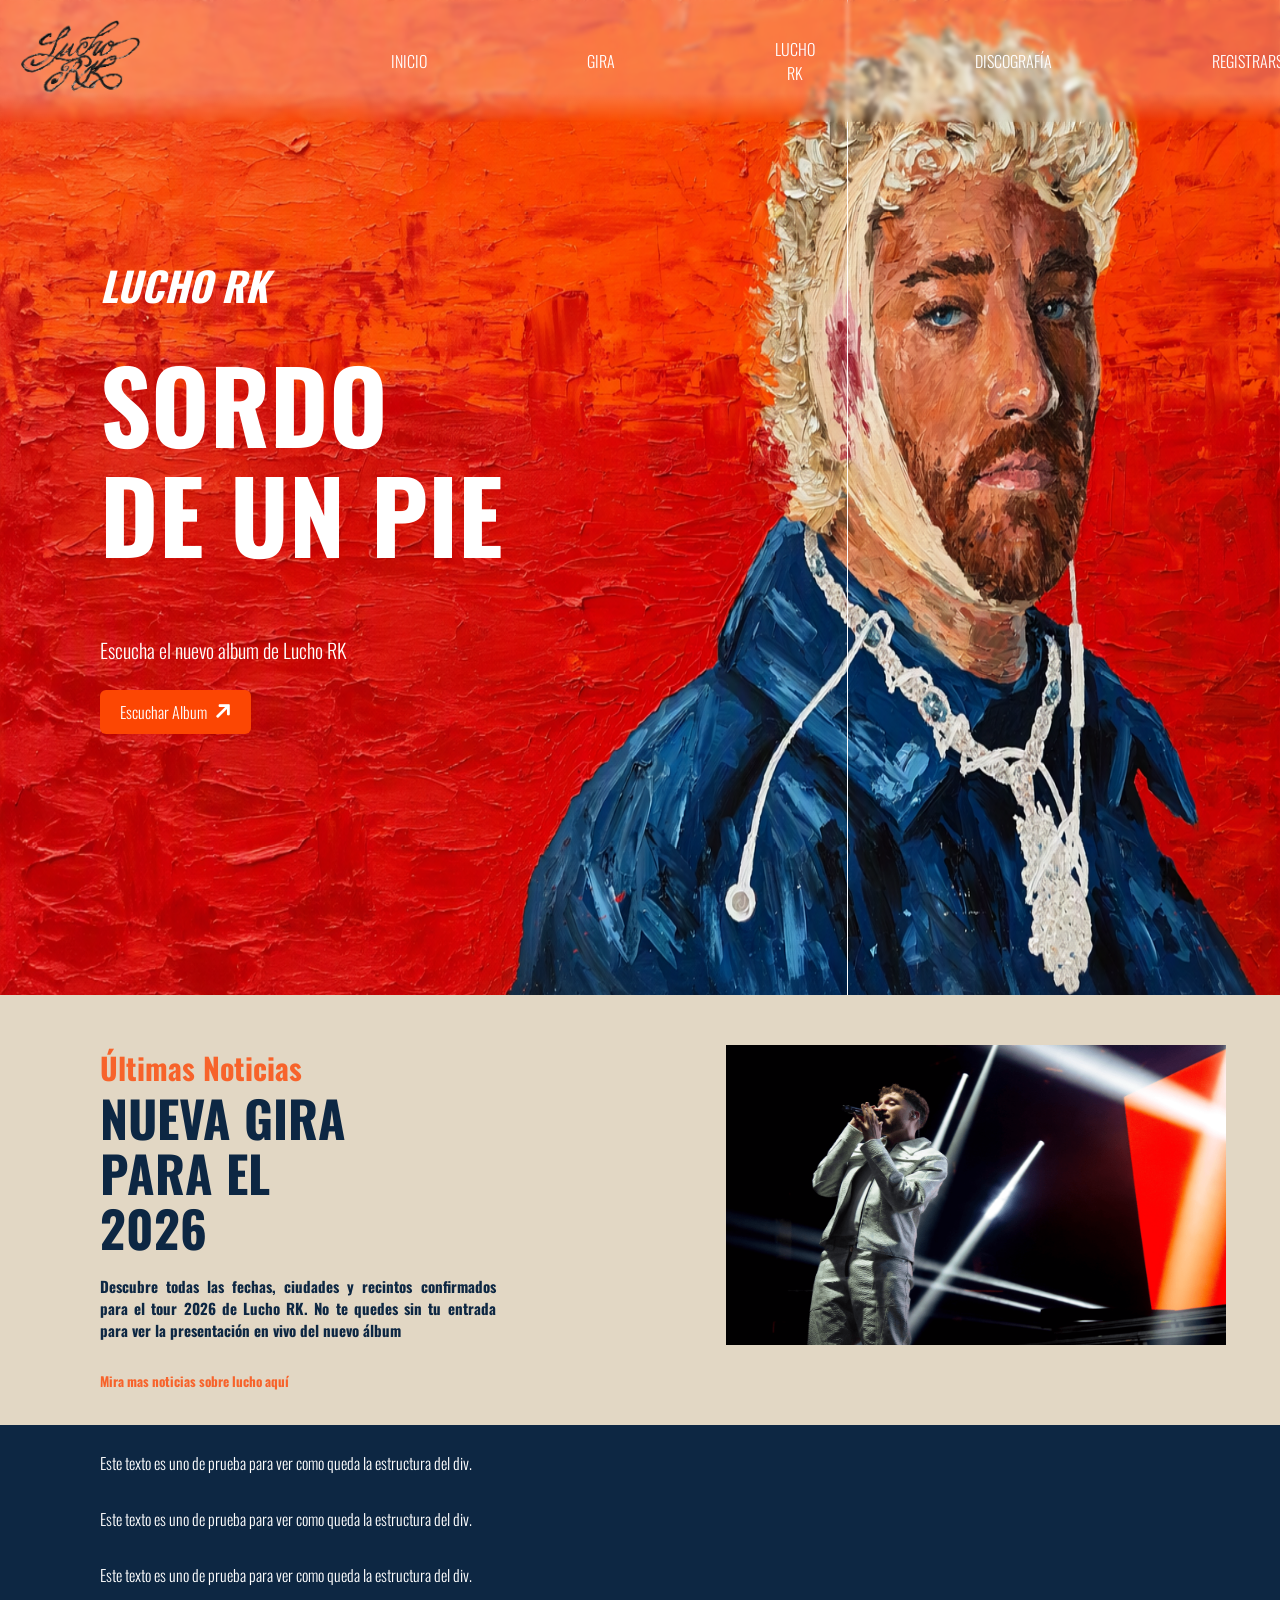
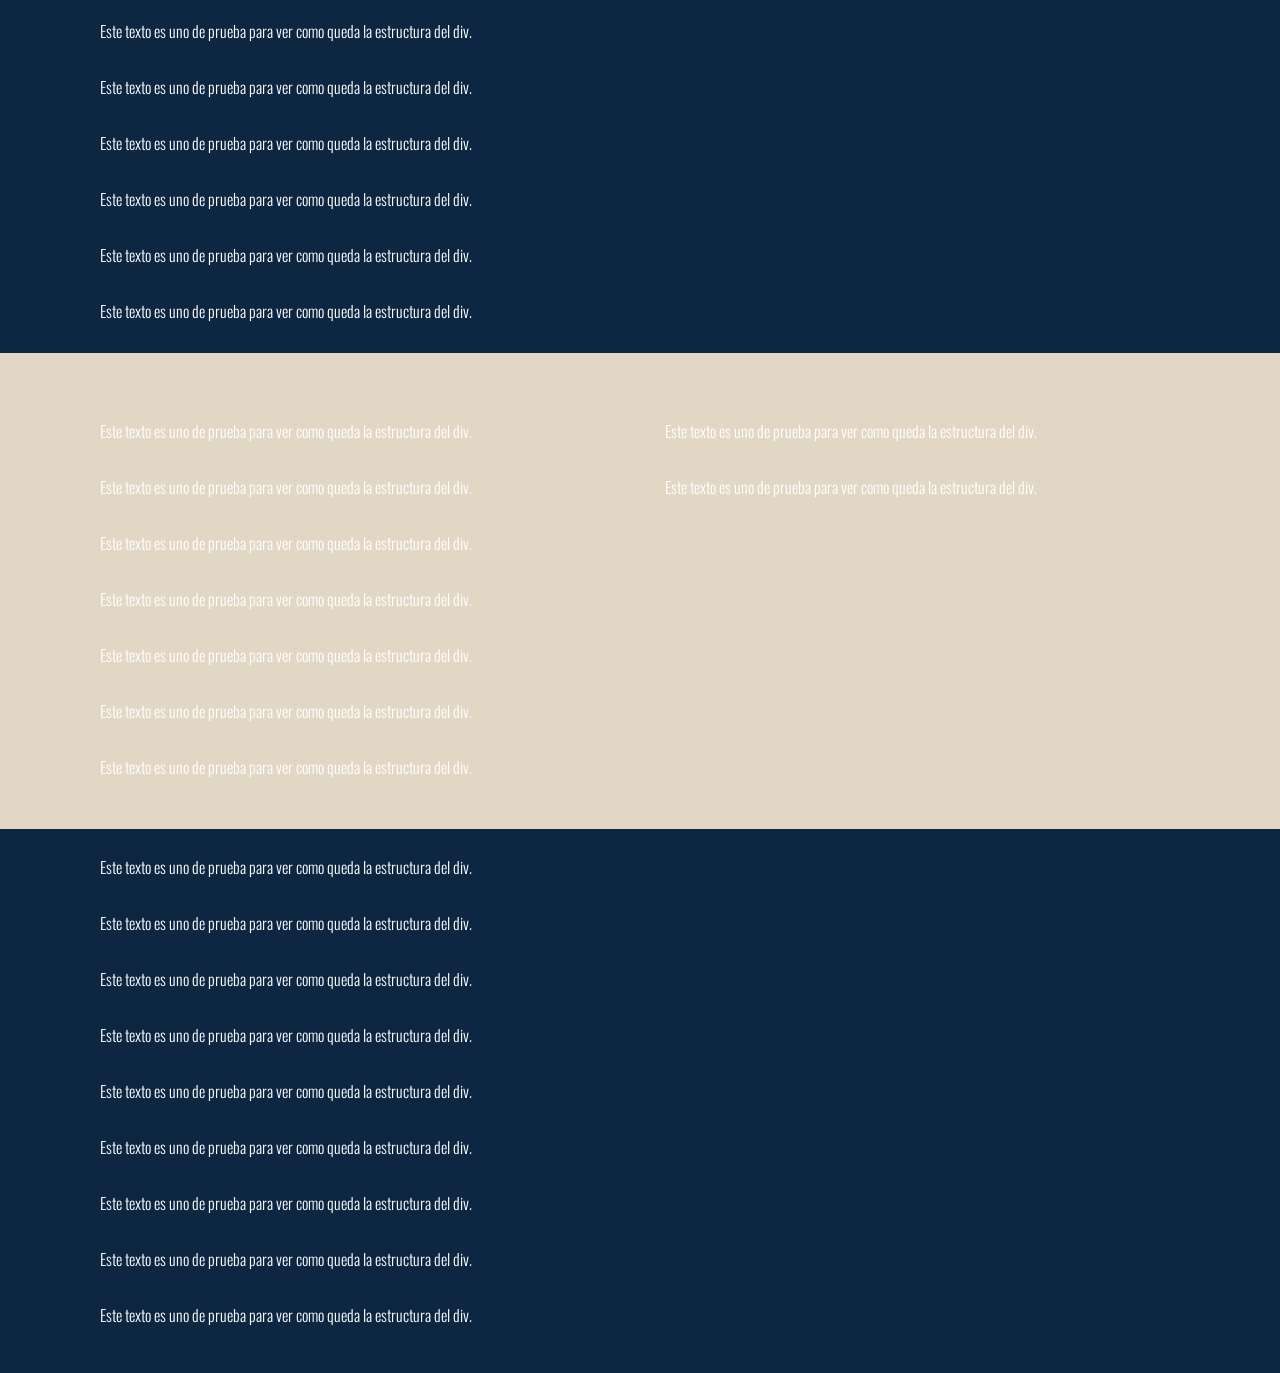
==== LuchoRK/index.html @ 5f63255b "Add files via upload" ====
<!DOCTYPE html>
<html lang="es">
<head>
    <meta charset="UTF-8">
    <meta name="viewport" content="width=device-width, initial-scale=1.0">
    <title>Lucho RK</title>
<link rel="preconnect" href="https://fonts.googleapis.com">
<link rel="preconnect" href="https://fonts.gstatic.com" crossorigin>
<link href="https://fonts.googleapis.com/css2?family=Bebas+Neue&family=Oswald:wght@700&display=swap" rel="stylesheet">
    <link rel="stylesheet" href="css/style.css">
    <link rel="stylesheet" href="css/index.css">
    <link rel="stylesheet" href="css/portada.css">
    <link rel="shortcut icon" href="images/Diseno_sin_titulo-30.svg" type="image/x-icon">
</head>
<body>
<header>
        <a href="index.html"><img src="images/LogoLucho.png"></a>
    <nav>
    <ul>
        <li></li>
        <li><a href="">INICIO</a></li>
        <li><a href="">GIRA</a></li>
        <li><a href="">LUCHO RK</a></li>
        <li><a href="">DISCOGRAFÍA</a></li>
        <li><a href="">REGISTRARSE</a></li>
    </ul>
    </nav>
</header>
<div >
<img class="background" src="images/Designer2.png" alt="">
</div>



<main>
<div id="portada" class="portada">
    <h2>LUCHO RK</h2>
    <h1>SORDO <br> DE UN PIE</h1>
    <p>Escucha el nuevo album de Lucho RK</p>
    <a href="https://open.spotify.com/intl-es/album/6W88MgHDPkCPL64IIH3jir?si=Vdg5wNYsRpGNvwjrs65iJQ" class="cta-escuchar">Escuchar Album <img src="images/flecha-diagonal.png" alt=""></a>
</div>



<div id="content" class="content3">

    <h4>Últimas Noticias </h4>
    <h3>NUEVA GIRA PARA EL 2026</h3>
    <h6>Descubre todas las fechas, ciudades y recintos confirmados para el tour 2026 de Lucho RK. No te quedes sin tu entrada para ver la presentación en vivo del nuevo álbum
    </h6>
    <h5><a href="http://">Mira mas noticias sobre lucho aquí</a></h5>
    <img src="images/concierto.png" alt="">
</div>


<div id="content" class="content2">
<p>Este texto es uno de prueba para ver como queda la estructura del div.</p>
<p>Este texto es uno de prueba para ver como queda la estructura del div.</p>
<p>Este texto es uno de prueba para ver como queda la estructura del div.</p>
<p>Este texto es uno de prueba para ver como queda la estructura del div.</p>
<p>Este texto es uno de prueba para ver como queda la estructura del div.</p>
<p>Este texto es uno de prueba para ver como queda la estructura del div.</p>
<p>Este texto es uno de prueba para ver como queda la estructura del div.</p>
<p>Este texto es uno de prueba para ver como queda la estructura del div.</p>
<p>Este texto es uno de prueba para ver como queda la estructura del div.</p>
</div>

<div id="content" class="content3">
<p>Este texto es uno de prueba para ver como queda la estructura del div.</p>
<p>Este texto es uno de prueba para ver como queda la estructura del div.</p>
<p>Este texto es uno de prueba para ver como queda la estructura del div.</p>
<p>Este texto es uno de prueba para ver como queda la estructura del div.</p>
<p>Este texto es uno de prueba para ver como queda la estructura del div.</p>
<p>Este texto es uno de prueba para ver como queda la estructura del div.</p>
<p>Este texto es uno de prueba para ver como queda la estructura del div.</p>
<p>Este texto es uno de prueba para ver como queda la estructura del div.</p>
<p>Este texto es uno de prueba para ver como queda la estructura del div.</p>
</div>

<div id="content" class="content2">
<p>Este texto es uno de prueba para ver como queda la estructura del div.</p>
<p>Este texto es uno de prueba para ver como queda la estructura del div.</p>
<p>Este texto es uno de prueba para ver como queda la estructura del div.</p>
<p>Este texto es uno de prueba para ver como queda la estructura del div.</p>
<p>Este texto es uno de prueba para ver como queda la estructura del div.</p>
<p>Este texto es uno de prueba para ver como queda la estructura del div.</p>
<p>Este texto es uno de prueba para ver como queda la estructura del div.</p>
<p>Este texto es uno de prueba para ver como queda la estructura del div.</p>
<p>Este texto es uno de prueba para ver como queda la estructura del div.</p>
</div>
</main>







</body>
</html>
---- LuchoRK/css/style.css ----
:root {
    --primary-color: #C50D08;
    --secundary-color: #0d2743;
    --terciary-color: #E2D7C4;
    --accent-color: #F7632B;
    --text-color: #FFFFFF;
    --text-color2: #0d2743;
}

html {
    scroll-behavior: smooth;
}

body {
    margin: 0;
    font-family: "Oswald", sans-serif, "Basic";
  font-optical-sizing: auto;
  font-weight: 300;
  font-style: normal;
}

/*------------------MENU-------------------------*/
header {
background: #ffffff;
background: linear-gradient(180deg, rgba(255, 255, 255, 0.26) 77%, rgba(255, 255, 255, 0) 100%);
    position: sticky;
    top: 0;
    z-index: 1000;
    display: flex;
    align-items: center;
    backdrop-filter: blur(2px);
}

header img {
max-width: 140px;
max-height: 80px;
margin-left: 20px;
}

nav ul {
    display: flex;
    flex-direction: row;
    padding-left: 0;
    align-items: center;
    padding: 10px;
    height: 70px;
}

nav ul li {
    display: flex; /* La verdad que simplemente funciona asique a la minima quito esto*/
    list-style: none;
    flex: 1;
    text-align: center;
    margin-left: 80px;
    margin-right: 80px;
    align-items: center;
    padding: 10px 0 10px 0;
}

nav ul li a {
    text-decoration: none;
    color: var(--text-color);
}


nav ul li a:hover {
    background: #ffffff26;
    border-radius: 8px;
    padding: 10px 20px 10px 20px;
}
---- LuchoRK/css/index.css ----
h3 {
    font-size: 50px;
    color: var(--secundary-color);
    margin: 0px 0 10px 0 ;
    max-width: 20%;
    line-height: 1.1;
    max-width: 25%;

}

h4 {
    font-size: 30px;
    color: var(--accent-color);
    margin: 0;
    max-width: 50%;

}

/*---CTA---*/ 
h5{
    font-size: px;
    color: var(--accent-color);
    margin: 0;
    max-width: 50%;
    margin-top: 20px;    
}

.content3 a {
    text-decoration: none;
    color: var(--accent-color);
}



h6 {
    text-align: justify;
    color: var(--secundary-color);
    font-size: 15px;
    margin: 10px 0 10px 0 ;
    max-width: 35%;
}


#content {
    display: flex;
    flex-direction: column;
    padding: 10px 50px 30px 100px;
}

/*-------------------CONTENT 1------------*/
.content1 {
    background-color: var(--primary-color);
}

.content1 p {
    color: var(--text-color);
}







/*-------------------CONTENT 2------------*/
.content2 {
    background-color: var(--secundary-color);
    margin-top: -15.8px;
}

.content2 p {
    color: var(--text-color);
}


/*-------------------CONTENT 3------------*/

div#content.content3{
    padding-bottom: 0;
    height: 100%;
    padding-bottom: 50px;
    padding-top: 50px;

}

.content3 {
    background-color: var(--terciary-color);
    margin-top: -15.7px;
    padding-bottom: 50px;
    margin-bottom: 0;
    max-height: 400px;
    flex-wrap: wrap;
}

.content3 p {
    color: var(--text-color);
}

.content3 img {
    position: relative;
    width: 500px;
    height: 300px;
    padding-left: 20%;
    padding-top: 0;
    margin-bottom: 0;
}
---- LuchoRK/css/portada.css ----
main {
position: relative;
}

main div#portada >h1 {
    color: var(--text-color);
}

main div#portada > h2 {
    color: var(--text-color);
}

main div#portada > h3 {
    color: var(--text-color);
}


/* EN PORTADA QUE LA IMAGEN  DE LUCHO QUE PONGA SE QUEDE FIJA Y SEA TAPADA POR EL RESTO DEL CONTENIDO*/
.background {
    position: fixed;
    top: 0;
    width: 100%;
    height: 1019px;
}

.portada {
    height: 788.2px;
    padding-left: 100px;
    padding-top: 100px;
}

.portada h1 {
    font-size: 100px;
    line-height: 1.1;
    margin-top: 0;
}

.portada h2 {
    font-size: 40px;
    font-style:italic; 
}

.portada p {
    font-size: 20px;
    margin-bottom: 35px;
    color: var(--text-color);
}


/*BOTON CTA ESCUCHAR ALBUM*/
.cta-escuchar {
    background-color: #fc4603;
  
    border-radius: 6px;
    padding: 10px 20px 10px 20px;
    text-decoration: none;
    color: var(--text-color);
}
.cta-escuchar:hover {
padding: 13px 25px 13px 25px;
border-radius: 12px;
transition: .2s;
}

main div a img {
    margin-left: 5px;
}
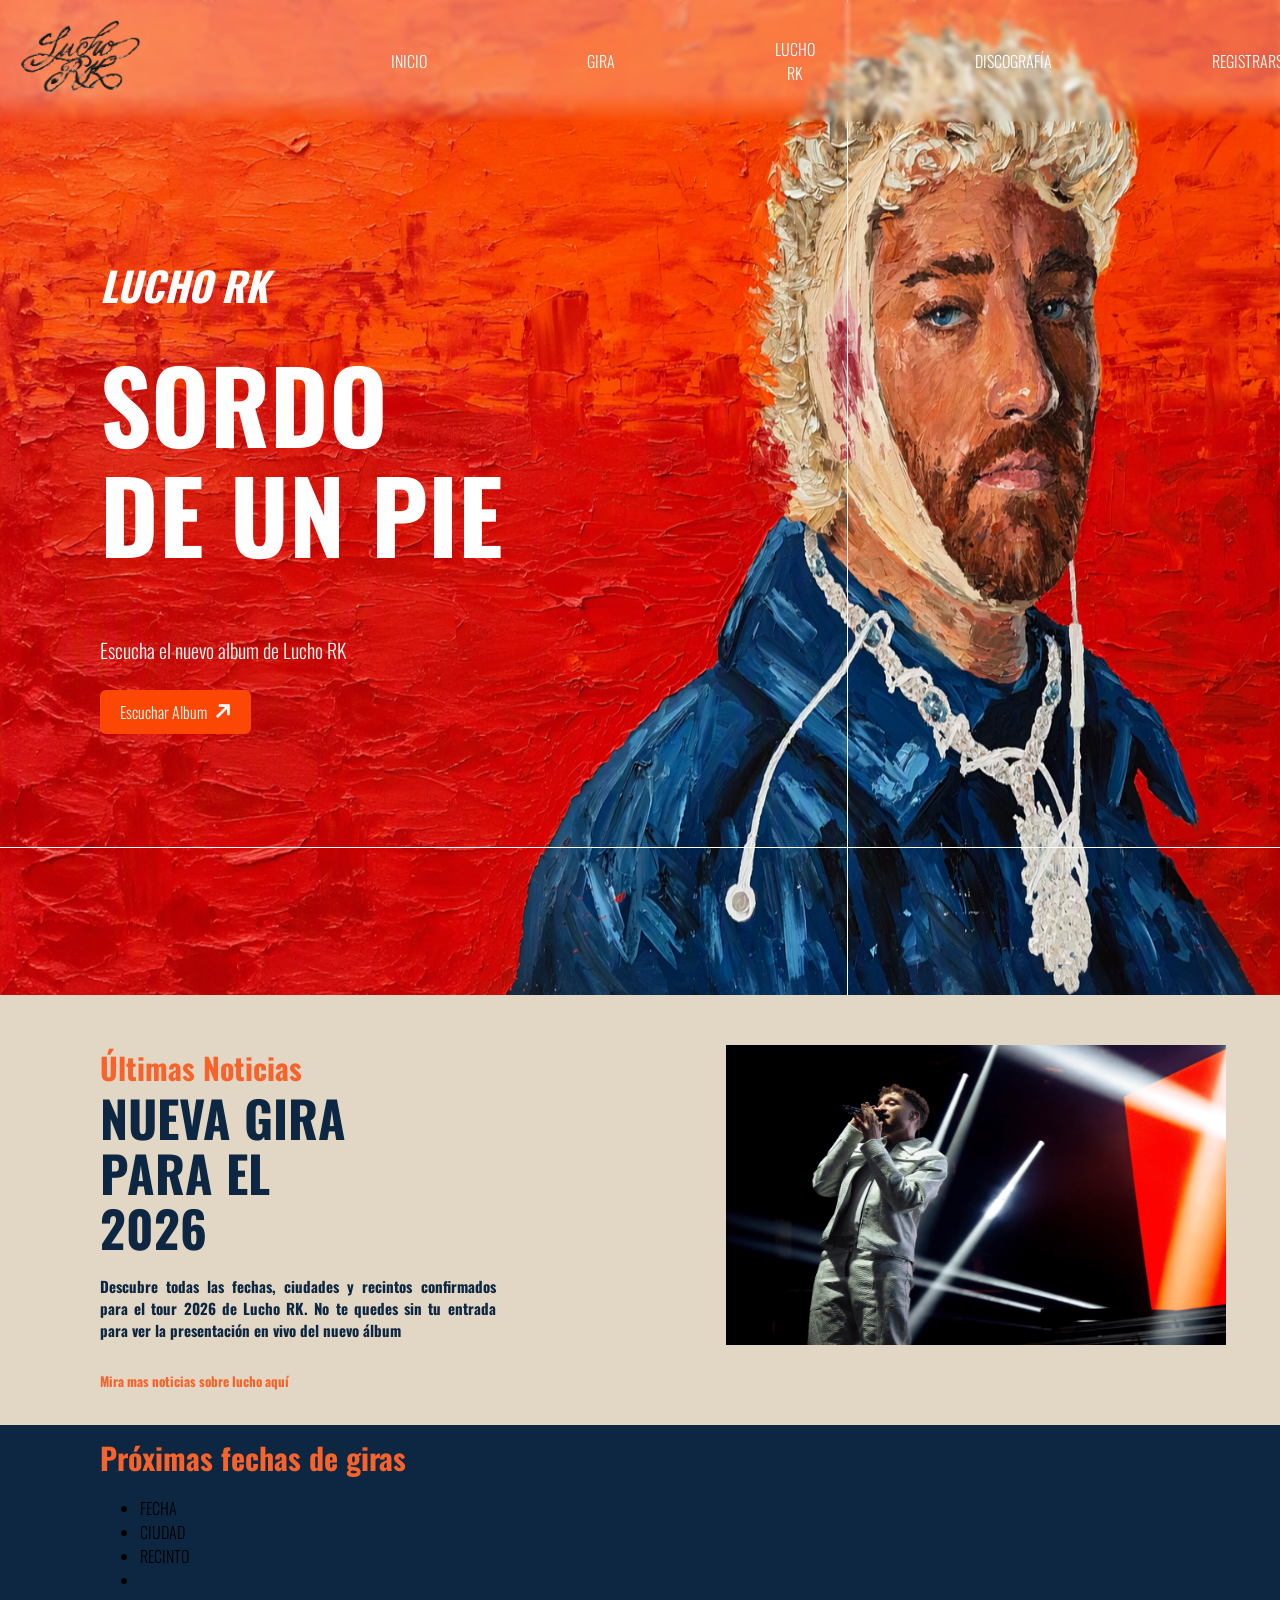
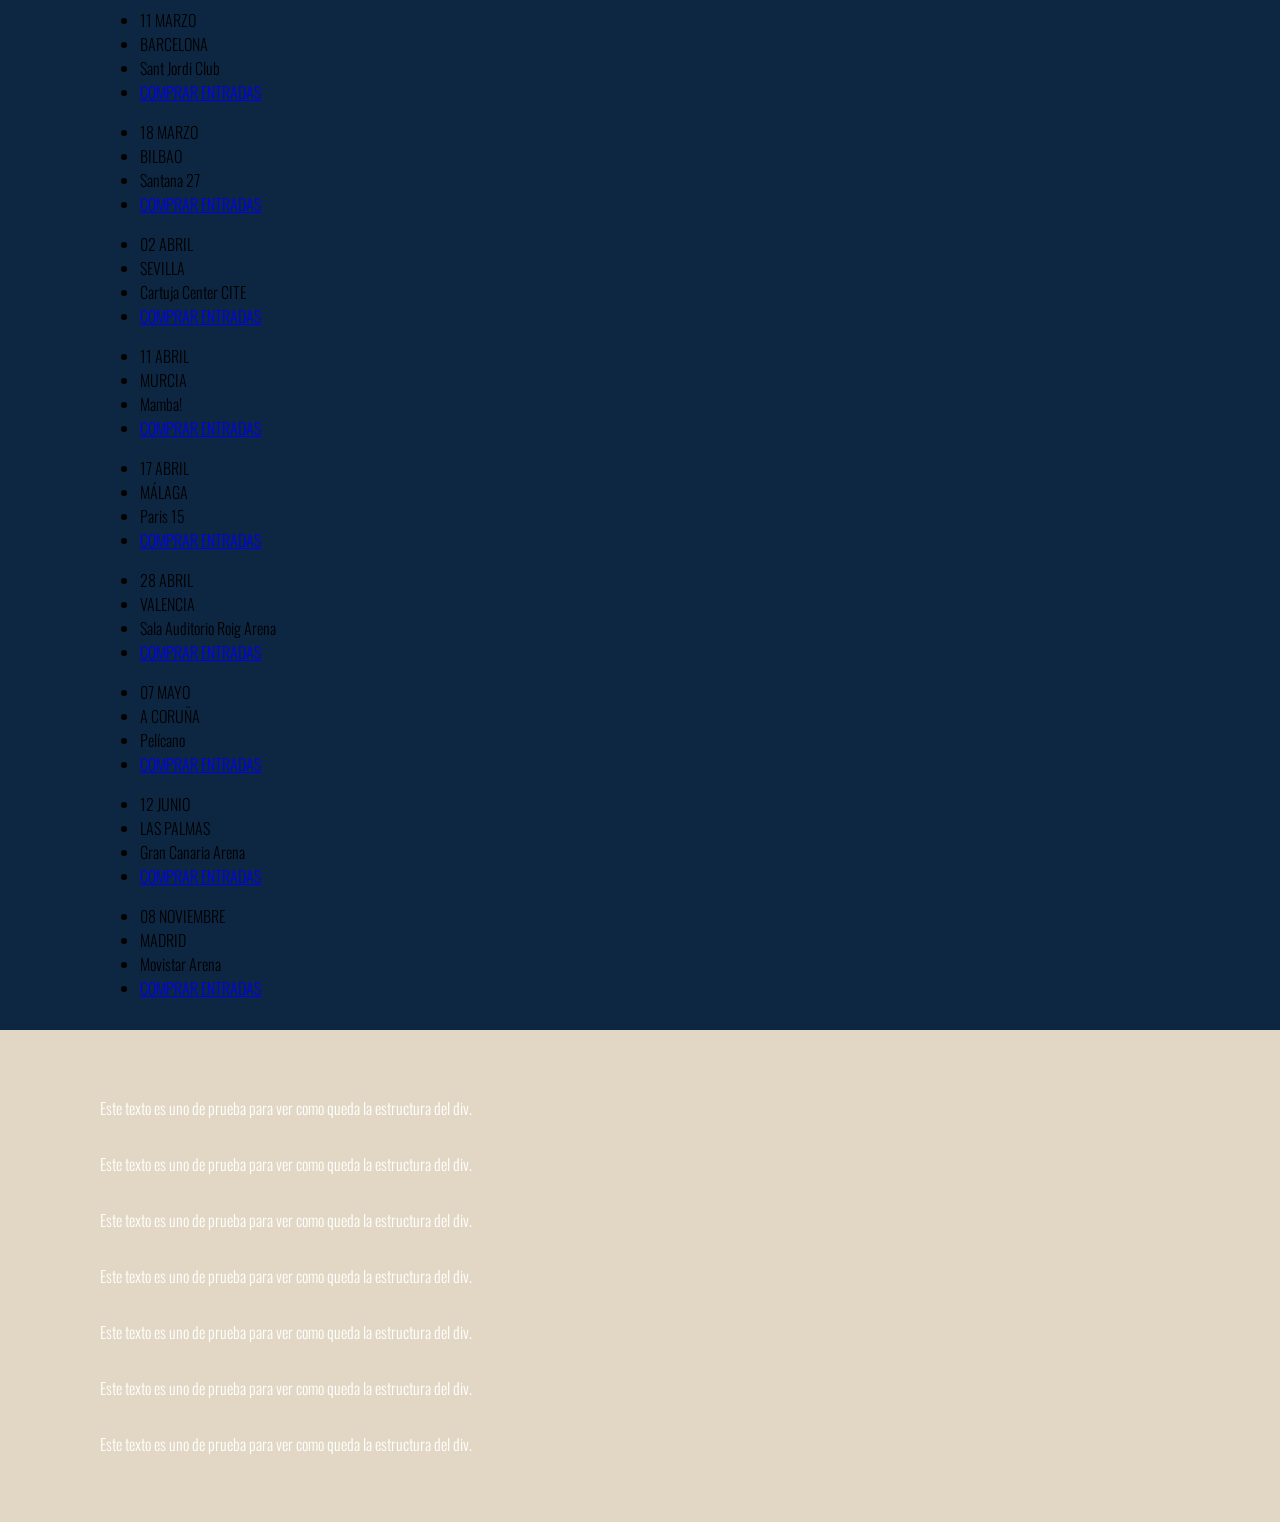
==== commit 62ecdec8: "Revise index.html for updated content and structure Index hecho faltando solo el apartado de Merch." ====
--- a/LuchoRK/index.html
+++ b/LuchoRK/index.html
@@ -54,15 +54,81 @@
 
 
 <div id="content" class="content2">
-<p>Este texto es uno de prueba para ver como queda la estructura del div.</p>
-<p>Este texto es uno de prueba para ver como queda la estructura del div.</p>
-<p>Este texto es uno de prueba para ver como queda la estructura del div.</p>
-<p>Este texto es uno de prueba para ver como queda la estructura del div.</p>
-<p>Este texto es uno de prueba para ver como queda la estructura del div.</p>
-<p>Este texto es uno de prueba para ver como queda la estructura del div.</p>
-<p>Este texto es uno de prueba para ver como queda la estructura del div.</p>
-<p>Este texto es uno de prueba para ver como queda la estructura del div.</p>
-<p>Este texto es uno de prueba para ver como queda la estructura del div.</p>
+    <h4>Próximas fechas de giras </h4>
+    <div class="concert-group"> 
+        <!-- Un div column con div rows con las diferentes partes de cada concierto, en cada row entran los dierentes apartados de forma horizontal-->
+    <!--TITULOS-->
+            <ul class="titulo">
+            <li>FECHA</li>
+            <li>CIUDAD</li>
+            <li>RECINTO</li>
+            <li></li>  
+            </ul>
+
+    <!--BARCELONA-->
+            <ul>
+            <li>11 MARZO</li>
+            <li>BARCELONA</li>
+            <li>Sant Jordi Club</li>
+            <li><a href="http://">COMPRAR ENTRADAS</a>  <!--BOTON PARA COMPRAR--> </li>  
+            </ul>
+    <!--BILBO-->
+            <ul>
+            <li>18 MARZO</li>
+            <li>BILBAO</li>
+            <li>Santana 27</li>
+            <li><a href="http://">COMPRAR ENTRADAS</a>  <!--BOTON PARA COMPRAR--> </li>  
+            </ul>
+    <!--SEVILLA-->
+            <ul>
+            <li>02 ABRIL</li>
+            <li>SEVILLA</li>
+            <li>Cartuja Center CITE</li>
+            <li><a href="http://">COMPRAR ENTRADAS</a>  <!--BOTON PARA COMPRAR--> </li>  
+            </ul>
+    <!--MURCIA-->
+            <ul>
+            <li>11 ABRIL</li>
+            <li>MURCIA</li>
+            <li>Mamba!</li>
+            <li><a href="http://">COMPRAR ENTRADAS</a>  <!--BOTON PARA COMPRAR--> </li>  
+            </ul>
+    <!--MÁLAGA-->
+            <ul>
+            <li>17 ABRIL</li>
+            <li>MÁLAGA</li>
+            <li>Paris 15</li>
+            <li><a href="http://">COMPRAR ENTRADAS</a>  <!--BOTON PARA COMPRAR--> </li>  
+            </ul>
+    <!--VALENCIA-->
+            <ul>
+            <li>28 ABRIL</li>
+            <li>VALENCIA</li>
+            <li>Sala Auditorio Roig Arena</li>
+            <li><a href="http://">COMPRAR ENTRADAS</a>  <!--BOTON PARA COMPRAR--></li>  
+            </ul>
+    <!--A CORUÑA-->
+            <ul>
+            <li>07 MAYO</li>
+            <li>A CORUÑA</li>
+            <li>Pelícano</li>
+            <li><a href="http://">COMPRAR ENTRADAS</a>  <!--BOTON PARA COMPRAR--></li>  
+            </ul>
+    <!--LAS PALMAS-->
+            <ul>
+            <li>12 JUNIO</li>
+            <li>LAS PALMAS</li>
+            <li>Gran Canaria Arena</li>
+            <li><a href="http://">COMPRAR ENTRADAS</a>  <!--BOTON PARA COMPRAR--></li>  
+            </ul>
+    <!--MADRID-->
+            <ul>
+            <li>08 NOVIEMBRE</li>
+            <li>MADRID</li>
+            <li>Movistar Arena</li>
+            <li><a href="http://">COMPRAR ENTRADAS</a>  <!--BOTON PARA COMPRAR--></li>  
+            </ul>
+    </div>
 </div>
 
 <div id="content" class="content3">
@@ -73,28 +139,20 @@
 <p>Este texto es uno de prueba para ver como queda la estructura del div.</p>
 <p>Este texto es uno de prueba para ver como queda la estructura del div.</p>
 <p>Este texto es uno de prueba para ver como queda la estructura del div.</p>
-<p>Este texto es uno de prueba para ver como queda la estructura del div.</p>
+
+</div>
+
+
+
+<!--
+<div id="content" class="content2">
 <p>Este texto es uno de prueba para ver como queda la estructura del div.</p>
 </div>
-
-<div id="content" class="content2">
-<p>Este texto es uno de prueba para ver como queda la estructura del div.</p>
-<p>Este texto es uno de prueba para ver como queda la estructura del div.</p>
-<p>Este texto es uno de prueba para ver como queda la estructura del div.</p>
-<p>Este texto es uno de prueba para ver como queda la estructura del div.</p>
-<p>Este texto es uno de prueba para ver como queda la estructura del div.</p>
-<p>Este texto es uno de prueba para ver como queda la estructura del div.</p>
-<p>Este texto es uno de prueba para ver como queda la estructura del div.</p>
-<p>Este texto es uno de prueba para ver como queda la estructura del div.</p>
-<p>Este texto es uno de prueba para ver como queda la estructura del div.</p>
-</div>
+-->
 </main>
 
 
 
 
-
-
-
 </body>
-</html>+</html>
